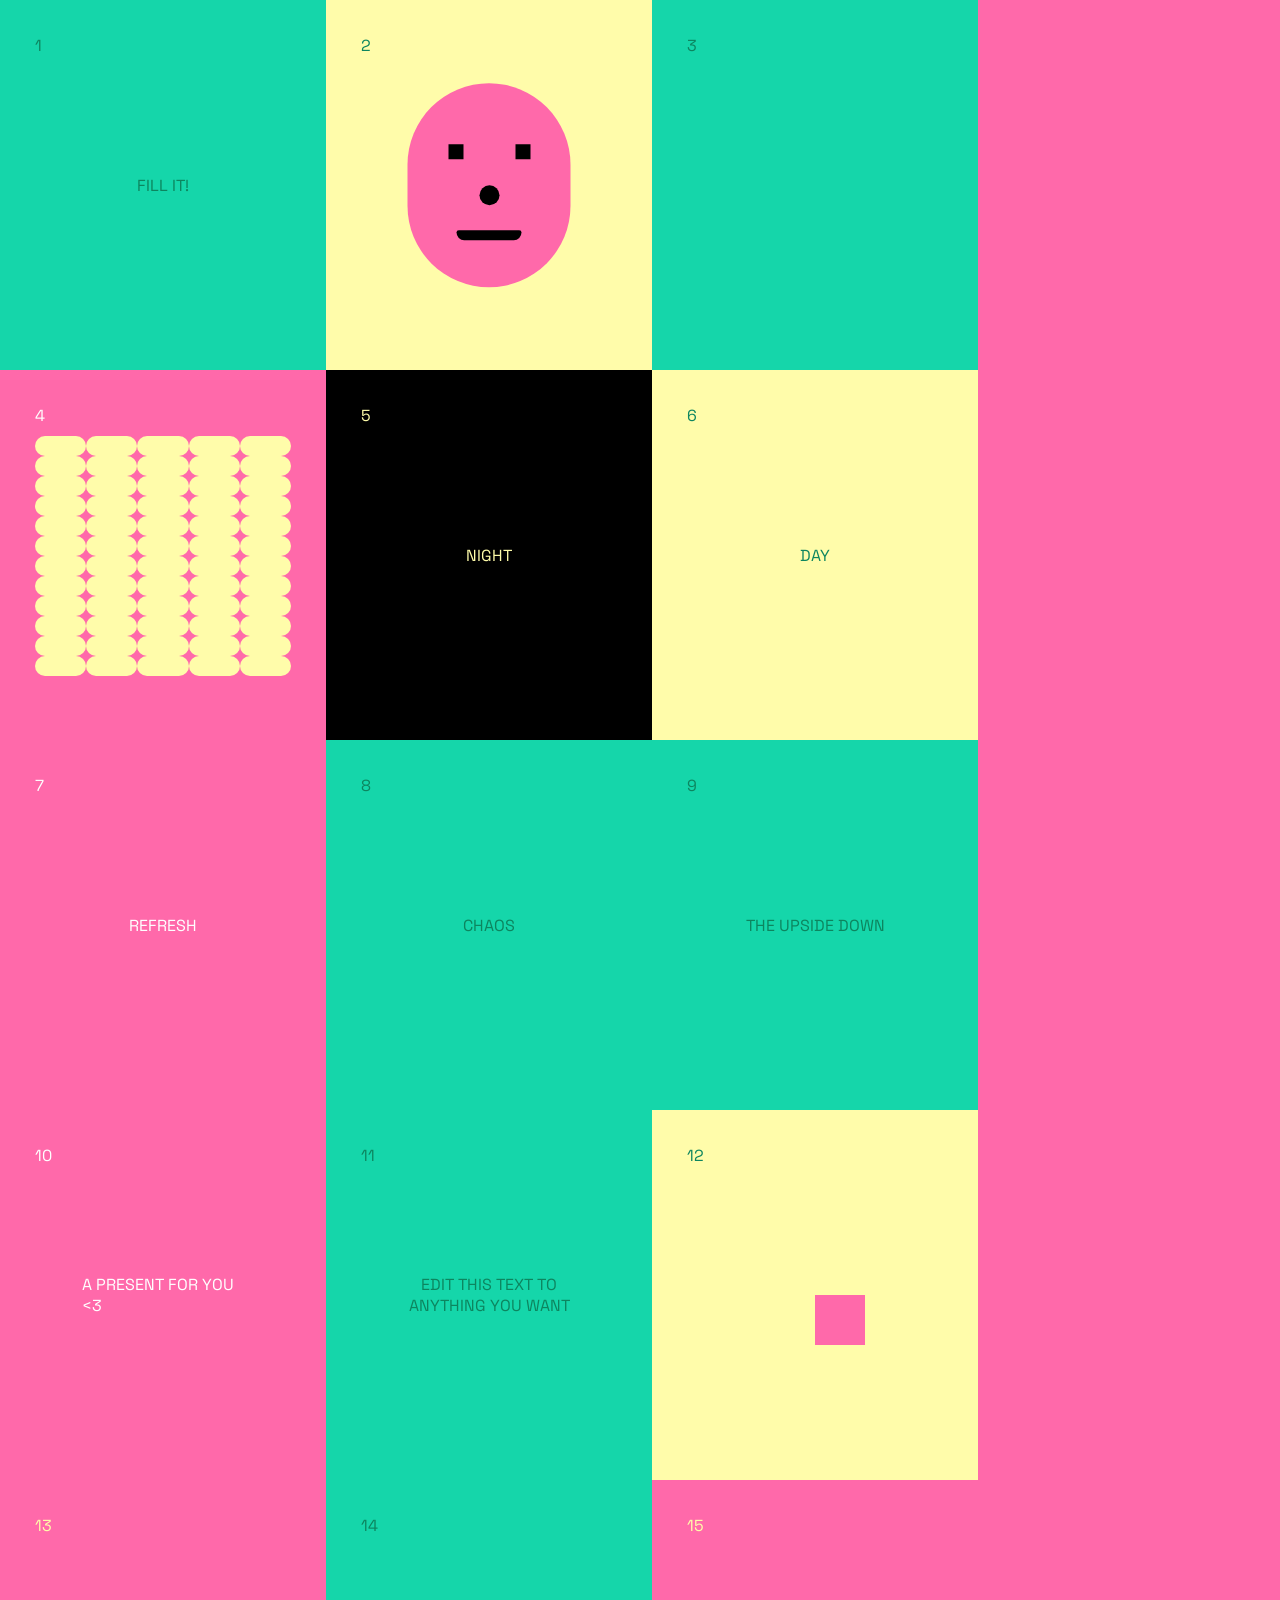
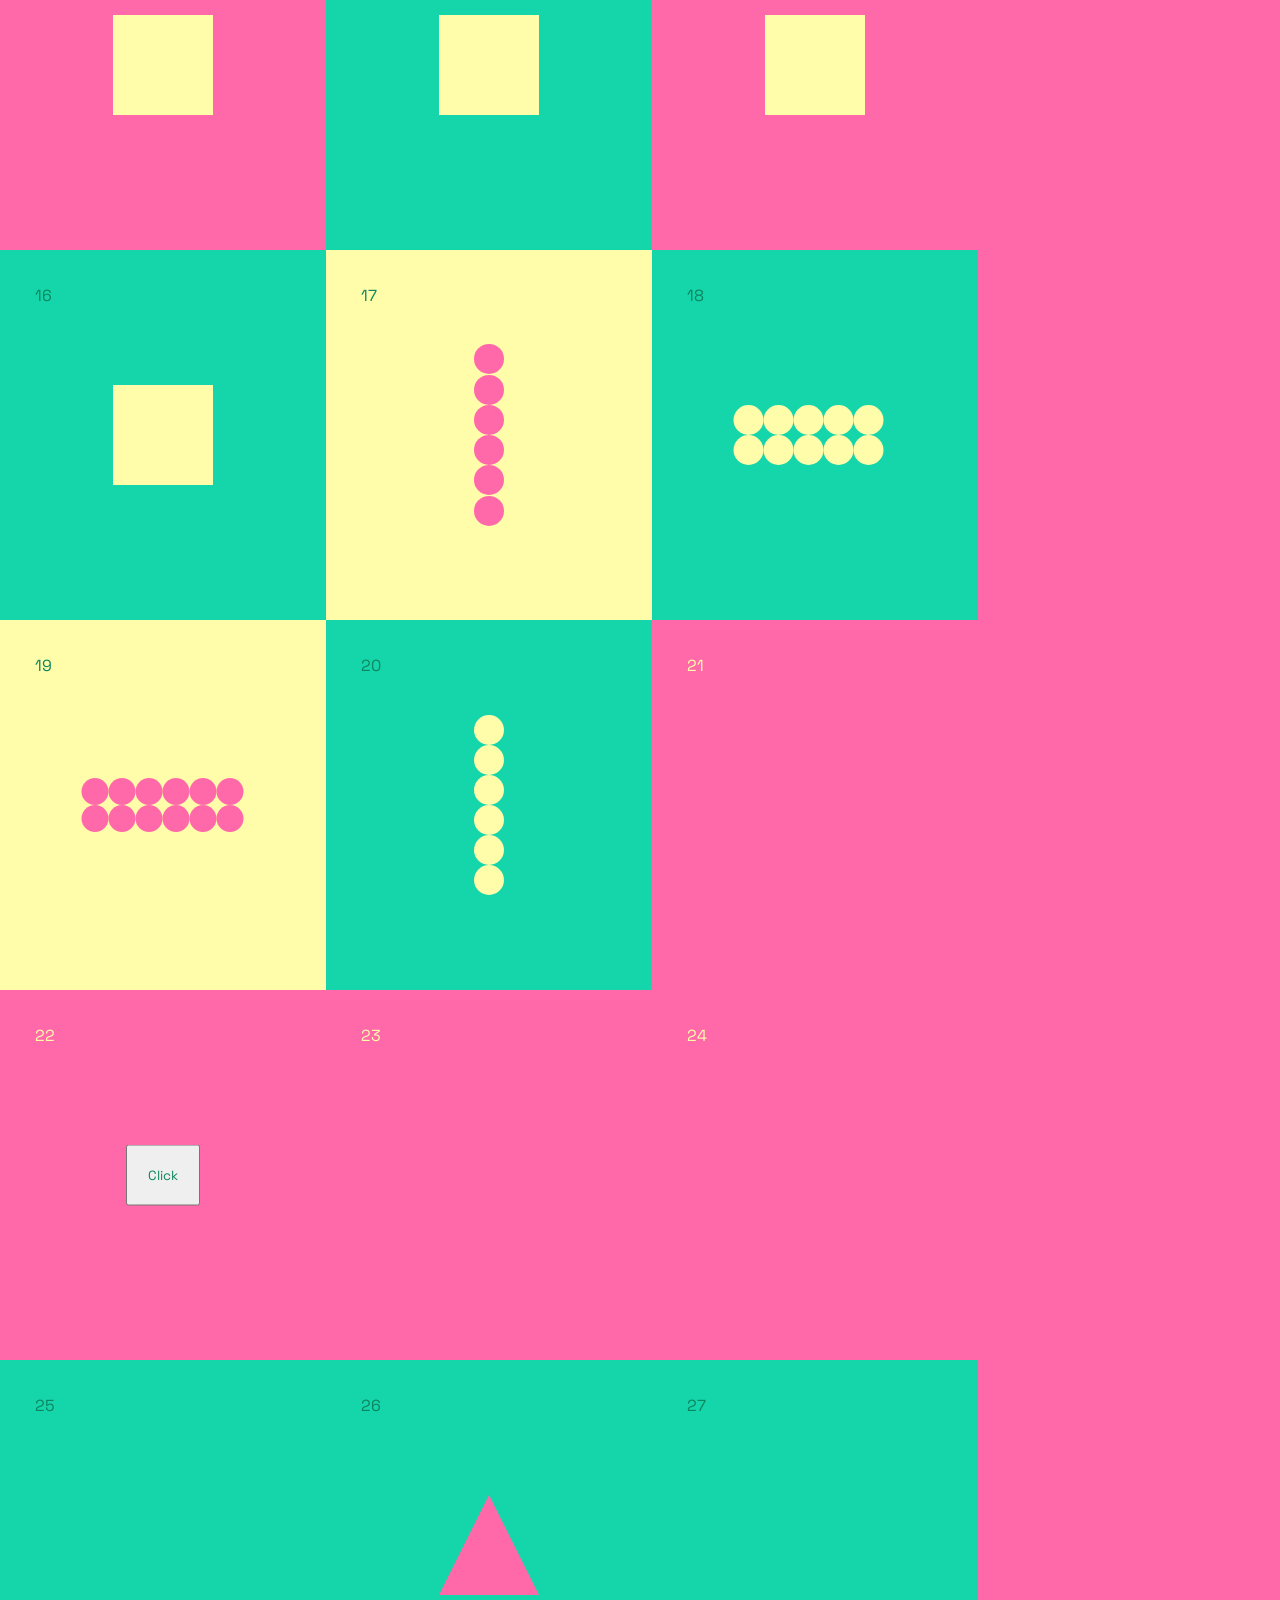
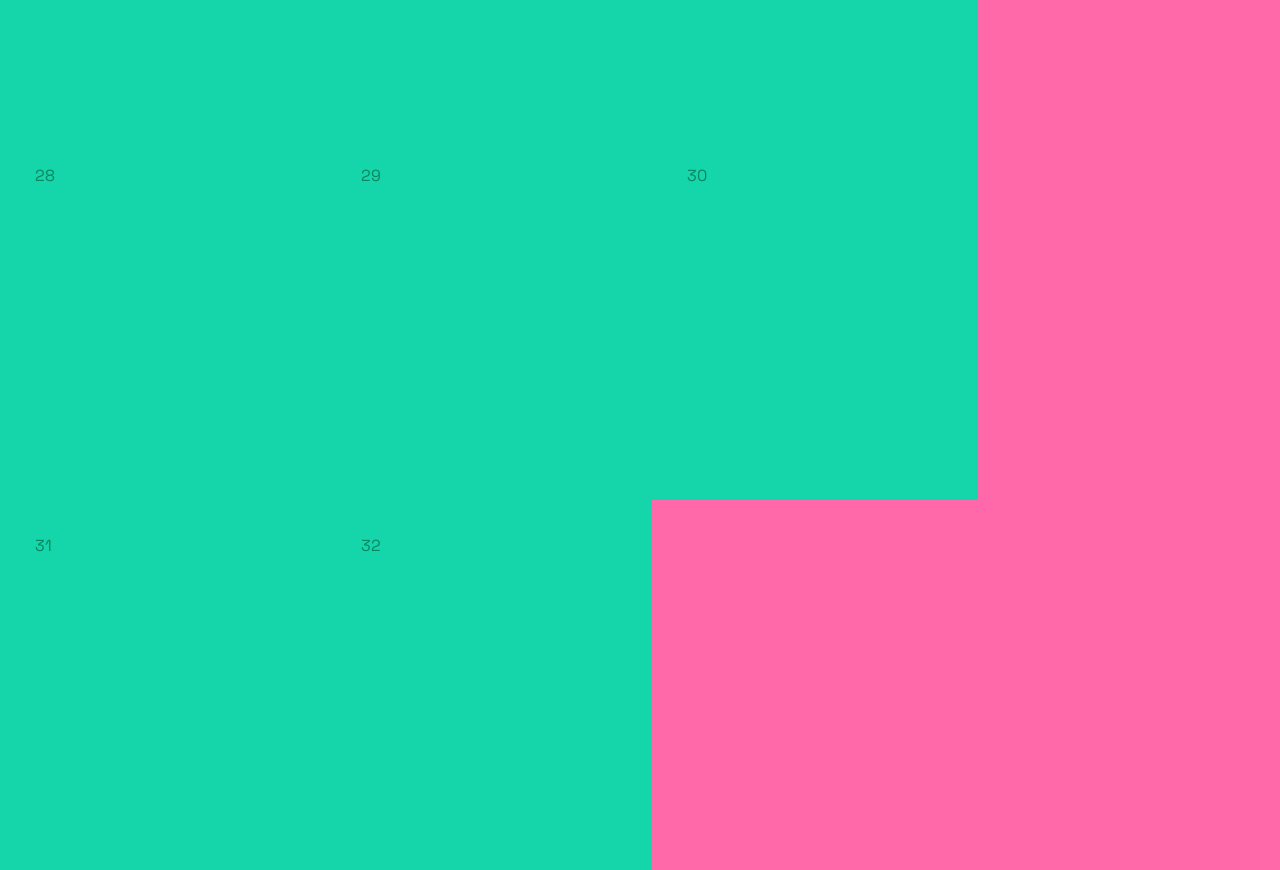
==== index.html @ a978cfd1 "Add files via upload" ====
<!DOCTYPE html>
<html lang="en">
  <head>
    <meta charset="utf-8" />
    <meta name="viewport" content="width=device-width, initial-scale=1" />

    <title>BOXES</title>
    
    <!-- Font Family: Space Grotesk  -->
   <link rel="preconnect" href="https://fonts.googleapis.com">
   <link rel="preconnect" href="https://fonts.gstatic.com" crossorigin>
   <link href="https://fonts.googleapis.com/css2?family=Space+Grotesk:wght@300;400;500;700&display=swap" rel="stylesheet">
    
    <link rel="stylesheet" href="style.css" />

    <script type="text/javascript" src="https://code.jquery.com/jquery-latest.js"></script>
    <script src="script.js" defer></script>
    
  </head>
  
  
  
  <body>
    
    <div class="container">
      <div class="item" id="item1">
        <div class="number">1</div>
        <div class="text"> FILL IT! </div>
      </div>
      
      <div class="item" id="item2">
        <div class="number">2</div>
        <div class="item2shape1"> 
          <div class="mouth"> </div>
          <div class="nose"> </div>
          <div class="eye1"> </div>
          <div class="eye2"> </div>
        </div>
        
        
      </div>
      
      <div class="item" id="item3">
        <div class="number">3</div>
      </div>
      
      <div class="item" id="item4">
        <div class="number">4</div>
          <div class="item4shapes"> 
            <div class="item4shape1"> </div>
            <div class="item4shape1"> </div>
            <div class="item4shape1"> </div>
            <div class="item4shape1"> </div>
            <div class="item4shape1"> </div>
            <div class="item4shape1"> </div>
            <div class="item4shape1"> </div>
            <div class="item4shape1"> </div>
            <div class="item4shape1"> </div>
            <div class="item4shape1"> </div>
            <div class="item4shape1"> </div>
            <div class="item4shape1"> </div>
            <div class="item4shape1"> </div>
            <div class="item4shape1"> </div>
            <div class="item4shape1"> </div>
            <div class="item4shape1"> </div>
            <div class="item4shape1"> </div>
            <div class="item4shape1"> </div>
            <div class="item4shape1"> </div>
            <div class="item4shape1"> </div>
            <div class="item4shape1"> </div>
            <div class="item4shape1"> </div>
            <div class="item4shape1"> </div>
            <div class="item4shape1"> </div>
            <div class="item4shape1"> </div>
            <div class="item4shape1"> </div>
            <div class="item4shape1"> </div>
            <div class="item4shape1"> </div>
            <div class="item4shape1"> </div>
            <div class="item4shape1"> </div>
            <div class="item4shape1"> </div>
            <div class="item4shape1"> </div>
            <div class="item4shape1"> </div>
            <div class="item4shape1"> </div>
            <div class="item4shape1"> </div>
            <div class="item4shape1"> </div>
            <div class="item4shape1"> </div>
            <div class="item4shape1"> </div>
            <div class="item4shape1"> </div>
            <div class="item4shape1"> </div>
            <div class="item4shape1"> </div>
            <div class="item4shape1"> </div>
            <div class="item4shape1"> </div>
            <div class="item4shape1"> </div>
            <div class="item4shape1"> </div>
            <div class="item4shape1"> </div>
            <div class="item4shape1"> </div>
            <div class="item4shape1"> </div>
            <div class="item4shape1"> </div>
            <div class="item4shape1"> </div>
            <div class="item4shape1"> </div>
            <div class="item4shape1"> </div>
            <div class="item4shape1"> </div>
            <div class="item4shape1"> </div>
            <div class="item4shape1"> </div>
            <div class="item4shape1"> </div>
            <div class="item4shape1"> </div>
            <div class="item4shape1"> </div>
            <div class="item4shape1"> </div>
            <div class="item4shape1"> </div>
          </div>
      </div>
      
      <div class="item" id="item5">
        <div class="number">5</div>
        <div class="text2"> NIGHT </div>
      </div>
      
      <div class="item" id="item6">
        <div class="number">6</div>
        <div class="text2"> DAY </div>
      </div>
      
      <div class="item" id="item7">
        <div class="number">7</div>
         <div class="text2"> REFRESH </div>
      </div>
      
       <div class="item" id="item8">
        <div class="number">8</div>
         <div class="text2"> CHAOS </div>
      </div>
      
      <div class="item" id="item9">
        <div class="number">9</div>
        <div class="text"> THE UPSIDE DOWN </div>
      </div>
      
      <div class="item" id="item10">
        <div class="number">10</div>
        <div class="text2"> A PRESENT FOR YOU <3 </div>
           <img
            class="surprise"
            id="present"
            src="https://cdn.glitch.com/1d681a43-6f53-4b6e-8f7a-8f1209135d2d%2Funnamed.png?v=1630900021119"
            alt="surpirseimg"
            title="surprise"/>
      </div>
      
      <div class="item" id="item11">
        <div class="number">11</div>
         <div class="textedit" contentEditable="true"> EDIT THIS TEXT TO ANYTHING YOU WANT </div>
      </div>
      
      <div class="item" id="item12">
        <div class="number">12</div>
        <div class="item12shape1"> 
          <div class="revealtext"> >:(</div>
        </div>
      </div>
      
      <div class="item" id="item13">
        <div class="number">13</div>
        <div class="item13shape1"> </div>
      </div>
      
      <div class="item" id="item14">
        <div class="number">14</div>
        <div class="item14shape1"> </div>
      </div>
      
      <div class="item" id="item15">
        <div class="number">15</div>
        <div class="item15shape1"> </div>
      </div>
      
      <div class="item" id="item16">
        <div class="number">16</div>
        <div class="item16shape1"> </div>
      </div>
      
      <div class="item" id="item17">
        <div class="number">17</div>
        <div class="item17shapes">
          <div class="item17shape1"> </div>
          <div class="item17shape1"> </div>
          <div class="item17shape1"> </div>
          <div class="item17shape1"> </div>
          <div class="item17shape1"> </div>
          <div class="item17shape1"> </div>   
        </div>
      </div>
      
      <div class="item" id="item18">
        <div class="number">18</div>
        <div class="item18shapes">
          <div class="item18shape1"> </div>
          <div class="item18shape1"> </div>
          <div class="item18shape1"> </div>
          <div class="item18shape1"> </div>
          <div class="item18shape1"> </div>
          <div class="item18shape1"> </div>   
          <div class="item18shape1"> </div>
          <div class="item18shape1"> </div>
          <div class="item18shape1"> </div>  
          <div class="item18shape1"> </div>  
        </div>
      </div>
      
      <div class="item" id="item19">
        <div class="number">19</div>
        <div class="item19shapes"> 
          <div class="item19shape1"> </div>
          <div class="item19shape1"> </div>
          <div class="item19shape1"> </div>
          <div class="item19shape1"> </div>
          <div class="item19shape1"> </div>
          <div class="item19shape1"> </div>
          <div class="item19shape1"> </div>
          <div class="item19shape1"> </div>
          <div class="item19shape1"> </div>
          <div class="item19shape1"> </div>
          <div class="item19shape1"> </div>
          <div class="item19shape1"> </div>
        </div>
      </div>
      
      <div class="item" id="item20">
        <div class="number">20</div>
        <div class="item20shapes"> 
          <div class="item20shape1"> </div>
          <div class="item20shape1"> </div>
          <div class="item20shape1"> </div>
          <div class="item20shape1"> </div>
          <div class="item20shape1"> </div>
          <div class="item20shape1"> </div> 
        </div>
      </div>
      
      <div class="item" id="item21">
        <div class="number">21</div>
        
      </div>
      
      <div class="item" id="item22">
        <div class="number">22</div>
        <button onclick="alert('Hello!!!!!')"> Click </button>
      </div>
        
         
      <div class="item" id="item23">
        <div class="number">23</div>
      </div>
        
      <div class="item" id="item24">
          <div class="number">24</div>
      </div>
        
      <div class="item" id="item25">
          <div class="number">25</div>
      </div>
        
      <div class="item" id="item26">
          <div class="number">26</div>
          <div class="item26shape1"> </div>
      </div>
        
      <div class="item" id="item27">
          <div class="number">27</div>
            <div class="item27shape1"> </div>
            <div class="item27shape1"> </div>
            <div class="item27shape1"> </div>
            <div class="item27shape1"> </div>
            <div class="item27shape1"> </div>
            <div class="item27shape1"> </div>
            <div class="item27shape1"> </div>
            <div class="item27shape1"> </div>
            <div class="item27shape1"> </div>
            <div class="item27shape1"> </div>
      </div>
        
      <div class="item" id="item28">
          <div class="number">28</div>
      </div>
        
      <div class="item" id="item29">
          <div class="number">29</div>
      </div>
      
      <div class="item" id="item30">
          <div class="number">30</div>
      </div>
        
      <div class="item" id="item31">
          <div class="number">31</div>
      </div>
        
       <div class="item" id="item32">
          <div class="number">32</div>
      </div>
      
    </div>
  
  </body>
</html>
---- style.css ----
body{
  margin:0;
  padding:0;
  background-color: #FF69AA; 
}

.container{
  display: flex;
  flex-direction: row;
  flex-wrap: wrap; 
  font-family: 'Space Grotesk', sans-serif;
  color: #0D855F;
/*   justify-content: space-between; */
}

.item{
  margin:0;
  width:20%; 
  height: 300px; 
  padding: 35px;
  background-color: #15D6AA; 
  position: relative; 
}

/*  item 1 */

#item1:hover{
  height:0px;
}

#item1{
  transition: width 3s, height 3s, transform 2s; 
}

/*  item 2 */

#item2{
  background-color: #FFFCAA; 
}

.item2shape1{
  width:50%;
  height:55%;
  border-radius: 100px; 
  background-color: #FF69AA; 
  position: absolute;
  top: 50%;
  left: 50%;
  transform: translate(-50%, -50%);
}

/* face */
.mouth{
  position: absolute;
  background-color: black;
  z-index: 1000; 
  width:40%; 
  height:10px; 
  border-radius: 30px 30px 100px 100px;
  top: 72%; 
  left: 30%; 
}

.nose{
  position: absolute;
  background-color: black;
  border-radius:100; 
  width:20px; 
  height:20px; 
  top: 50%; 
  left: 44%; 
  border-radius:100px;
}

.eye1{
  position: absolute;
  background-color: black;
  border-radius:100; 
  width:15px; 
  height:15px; 
  top: 30%; 
  left: 25%; 
}

.eye2{
  position: absolute;
  background-color: black;
  border-radius:100; 
  width:15px; 
  height:15px; 
  top: 30%; 
  left: 66%; 
}

/* item 3  */
#item3:hover{
  width:0px;
  background-color: black;
}

#item3{
  transition: width 2s, background-color 6s, transform 2s; 
}

/* item 4 */

#item4{
  background-color: #FF69AA; 
  color: white;
}

.item4shapes{
  margin-top:10px;
  display: flex;
  flex-direction: row;
  flex-wrap: wrap; 
  justify-content: space-between;
}

.item4shape1{
  width:20%;
  height:20px;
  border-radius: 100px; 
  background-color: #FFFCAA; 
  margin: auto;

}

.item4shape1.onclick{
  width:41px;
  height:41px;
  overflow:hidden;
}

/* items with text - centered */

.text{
  position: absolute;
  top: 50%;
  left: 50%;
 /*  try to understand this more */
  transform: translate(-50%, -50%);
}

.text2{
  position: absolute;
  top: 50%;
  left: 50%;
 /*  try to understand this more */
  transform: translate(-50%, -50%);
}

.text2:hover{
  text-decoration: underline; 
}

/* item 5 */

#item5{
  background-color:black; 
  color: #FFFCAA; 
}

/* making the cursor into a star */
#item5:hover{
/*   Icons made by <a href="https://www.flaticon.com/authors/pixel-perfect" title="Pixel perfect">Pixel perfect</a> from <a href="https://www.flaticon.com/" title="Flaticon">www.flaticon.com</a></div> */
  cursor: url("https://cdn.glitch.com/1d681a43-6f53-4b6e-8f7a-8f1209135d2d%2Fstar.png?v=1630882755580"), auto;
}

/* item 6 */
#item6{
  background-color: #FFFCAA; 
  color: #0D855F;
}

/* making the cursor into a sun */
#item6:hover{
/*   Icons made by <a href="https://www.freepik.com" title="Freepik">Freepik</a> from <a href="https://www.flaticon.com/" title="Flaticon">www.flaticon.com</a> */
    cursor: url("https://cdn.glitch.com/1d681a43-6f53-4b6e-8f7a-8f1209135d2d%2Fsun%20(2).png?v=1630882931422"), auto;
}

/* item 7 */
#item7{
  background-color:#FF69AA;
  color:white;
}

#item7:hover{
    cursor: wait;
}

/* item 8  */
.item.chaos{
  transform: skew(17deg, 17deg);
}

#item8:hover{
  background-color:red;
  color:white;
}

/* item 9 */
/* when you hover over item 9 rotating it and making the colors flash and change through animation  */

#item9:hover{
  transform: rotate(180deg);
  transition: transform 3s; 
}

#item9:hover{
                /* NAME | TIME | ITERATION */
		animation: blinkingUpsidedown 1s infinite;
	}

@keyframes blinkingUpsidedown {
/* adding keyframes for animation    */
  0% {
    background-color: black;
    color: white; 
  } 
  50% {
    background-color: white;
    color:black;
  }
  100% {
    background-color: red;
    color:white;
  }
  
}

/* item 10 */

#item10{
  background-color: #FF69AA; 
  color: white; 
}

#present{
  display:none;
  position: absolute; 
  width:70%;
  top:30%;
  left: 15%;
  opacity:100%;
}

#present.hide{
  display:none;
}

/* item 11 */
.textedit{
  position: absolute;
  width:50%;
  top: 50%;
  left: 50%;
 /*  try to understand this more */
  transform: translate(-50%, -50%);
  text-align: center; 
}

/* item 12 */

#item12{
  background-color: #FFFCAA; 
  color: #0D855F;
}

.revealtext{
   display:none; 
}

.revealtext.display{
  color:#FFFCAA; 
  display:inline-block; 
  text-align: center; 
  position: absolute;
  top: 50%;
  left: 50%;
 /*  try to understand this more */
  transform: translate(-50%, -50%);
}

.item12shape1{
  position: absolute; 
  top: 50%;
  left: 50%;
  background-color: #FF69AA;   
  width:50px;
  height:50px; 
}


/* item 13 */
#item13{
  background-color: #FF69AA;   
  color:#FFFCAA;  
}

.item13shape1{
  position: absolute; 
  top: 50%;
  left: 50%;
  background-color:#FFFCAA; 
  width:100px;
  height:100px; 
  transform: translate(-50%, -50%);
}

/* when hovering make shape cover whole square  */
.item13shape1:hover{
  width:100%;
  height:100%; 
  transition: width 1s, height 1s; 
}

/* item 14 */

#item14:hover{
  color:#FFFCAA;  
}

.item14shape1{
  width:100px;
  height: 100px; 
  background-color: #FFFCAA;  
  border-radius: 0px; 
  position: absolute; 
  top: 50%;
  left: 50%;
  transform: translate(-50%, -50%);
}

/* item 15 */

#item15{
 background-color: #FF69AA;   
 color:#FFFCAA;  
}

.item15shape1{
  width:100px;
  height: 100px; 
  background-color: #FFFCAA;  
  border-radius: 1000; 
  position: absolute; 
  top: 50%;
  left: 50%;
  transform: translate(-50%, -50%);
}

.item15shape1:hover{
  transform: rotate(120deg);
  transition:  transform 2s; 
  
}

/* item 16 */

.item16shape1{
  width:100px;
  height: 100px; 
  background-color: #FFFCAA;  
  border-radius: 0px; 
  position: absolute; 
  top: 50%;
  left: 50%;
  transform: translate(-50%, -50%);
}

/* item 17 */

#item17{
    background-color: #FFFCAA;  
}

.item17shapes{
  position: absolute; 
  top: 50%;
  left: 50%;
  transform: translate(-50%, -50%);
}

.item17shape1{
  display: flex;
  flex-direction: row;
  flex-wrap: wrap; 
  width:30px;
  height: 30px; 
  background-color: #FF69AA;   
  border-radius: 1000px; 
  margin:1%;
}

/* item 18 */

.item18shapes{
  position: absolute; 
  top: 50%;
  left: 50%;
  transform: translate(-50%, -50%);
  display: flex;
  flex-direction: row;
  flex-wrap: wrap; 
}

.item18shapes.onclick{
  z-index: 10000;
  position: absolute; 
  top: 50%;
  left: 50%;
  transform: translate(-50%, -50%);
  flex-wrap:nowrap; 
  flex-direction: column;
  transform: rotate(183deg);
  transition: transform 3s; 
}

.item18shape1{
  width:30px;
  height: 30px; 
  background-color: #FFFCAA;  
  border-radius: 1000px; 

}

/* item 19 */

#item19{
  background-color: #FFFCAA;  
}

.item19shapes{
  position: absolute; 
  top: 50%;
  left: 50%;
  transform: translate(-50%, -50%);
  display: flex;
  flex-direction: row;
  flex-wrap: wrap; 
}

.item19shapes.onclick{
  top:  0%;
  left: 0%;
  transition: top 2s, left 2s; 
}

.item19shape1{
  width:27px;
  height: 27px; 
  background-color: #FF69AA;   
  border-radius: 1000px; 
}

/* item 20 */

.item20shapes{
  position: absolute; 
  top: 50%;
  left: 50%;
  transform: translate(-50%, -50%);
}

.item20shape1{
  display: flex;
  flex-direction: row;
  flex-wrap: wrap; 
  width:30px;
  height: 30px; 
  background-color: #FFFCAA;  
  border-radius: 1000px; 
}

.item20shape1.onclick{
  margin:50px; 
  transition: margin 2s;
}


/* item 21 */
#item21:hover{
  cursor: help;
}

#item21{
  background-color: #FF69AA; 
  color: #FFFCAA;  
}
/* item 22 */

#item22{
  background-color: #FF69AA; 
  color: #FFFCAA;  
}

button{
  padding: 20px; 
  font-family: 'Space Grotesk', sans-serif;
  color: #0D855F;
  position: absolute; 
  top: 50%;
  left: 50%;
  transform: translate(-50%, -50%);
}

button:hover{
  color: #FF69AA; 
}

/* item 23 */
#item23{
  background-color: #FF69AA;   
  color: #FFFCAA;  
}

/* item 24 */
#item24{
  background-color: #FF69AA;   
  color: #FFFCAA;  
}

/* item 26 */
.item26shape1{
  width: 0; 
  height: 0; 
  border-left: 50px solid transparent;
  border-right: 50px solid transparent;
  border-bottom: 100px solid #FF69AA;  
  position: absolute; 
  top: 50%;
  left: 50%;
  transform: translate(-50%, -50%);
}
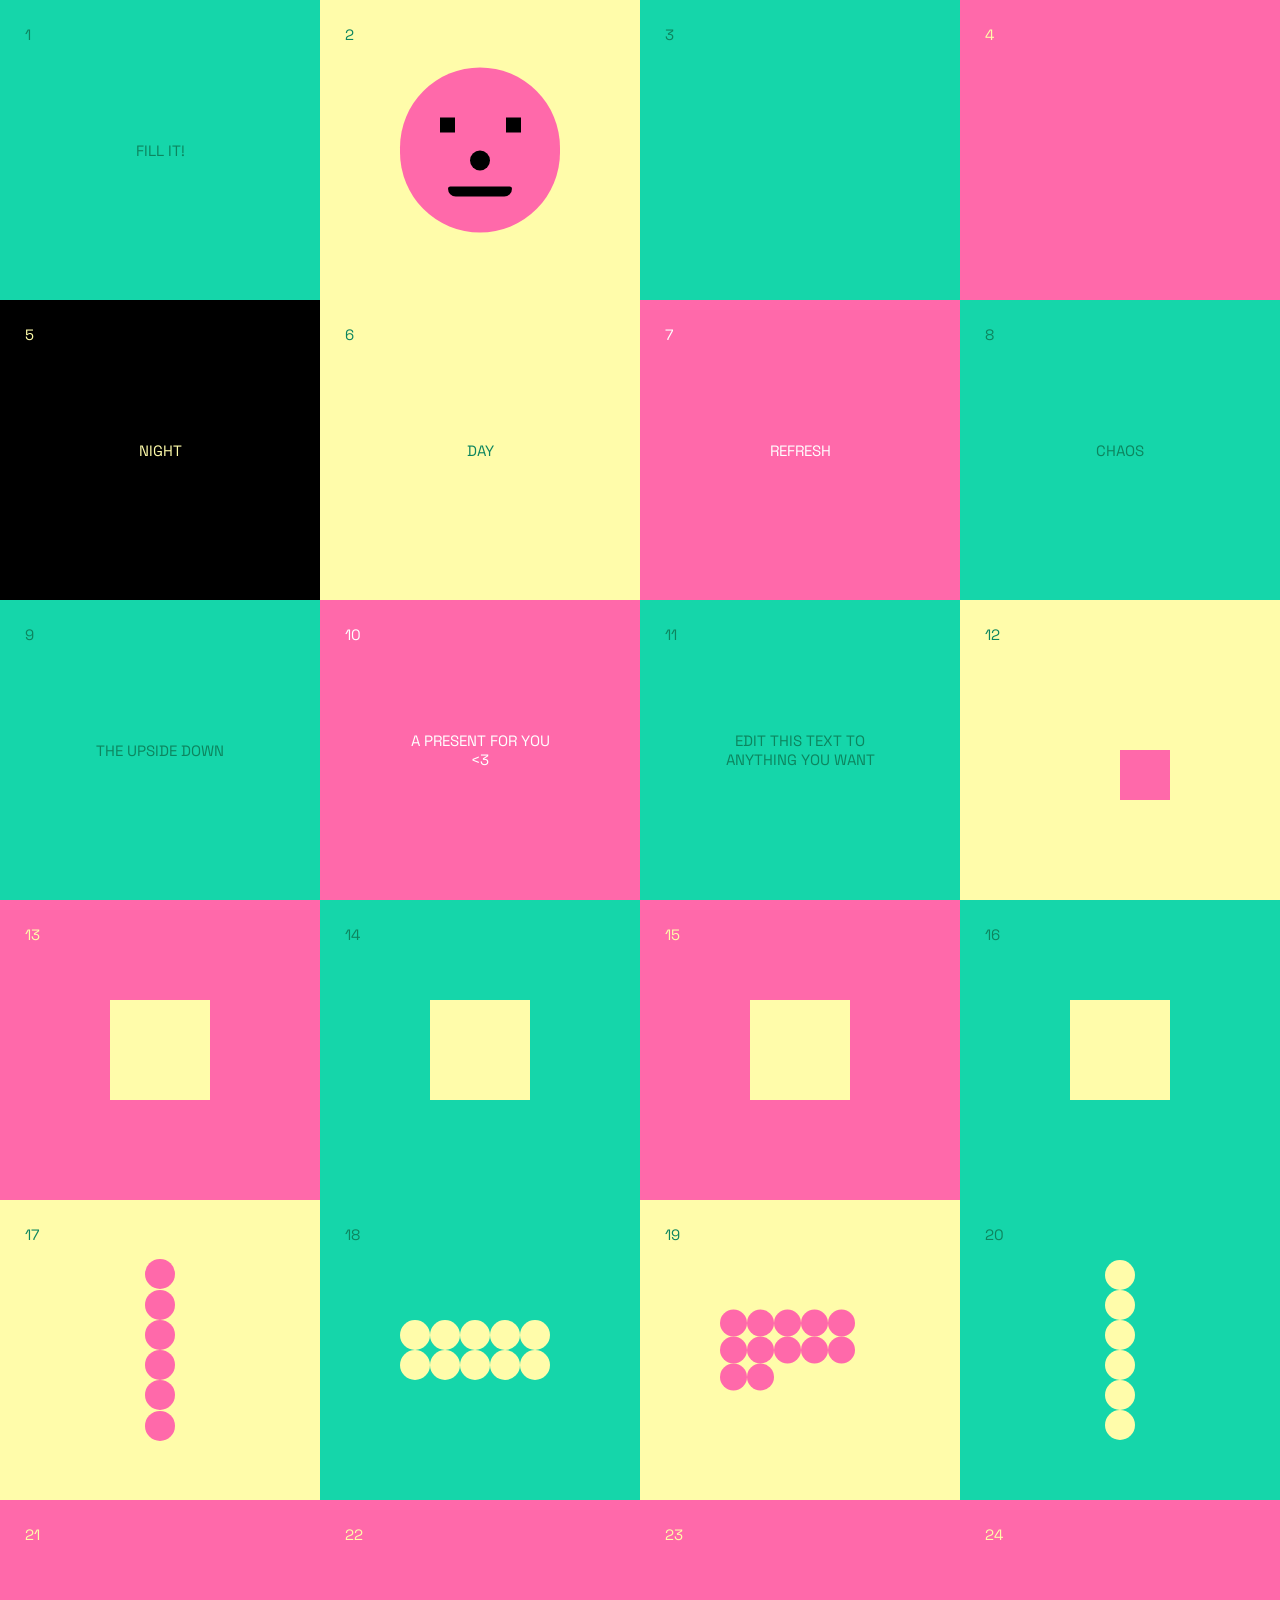
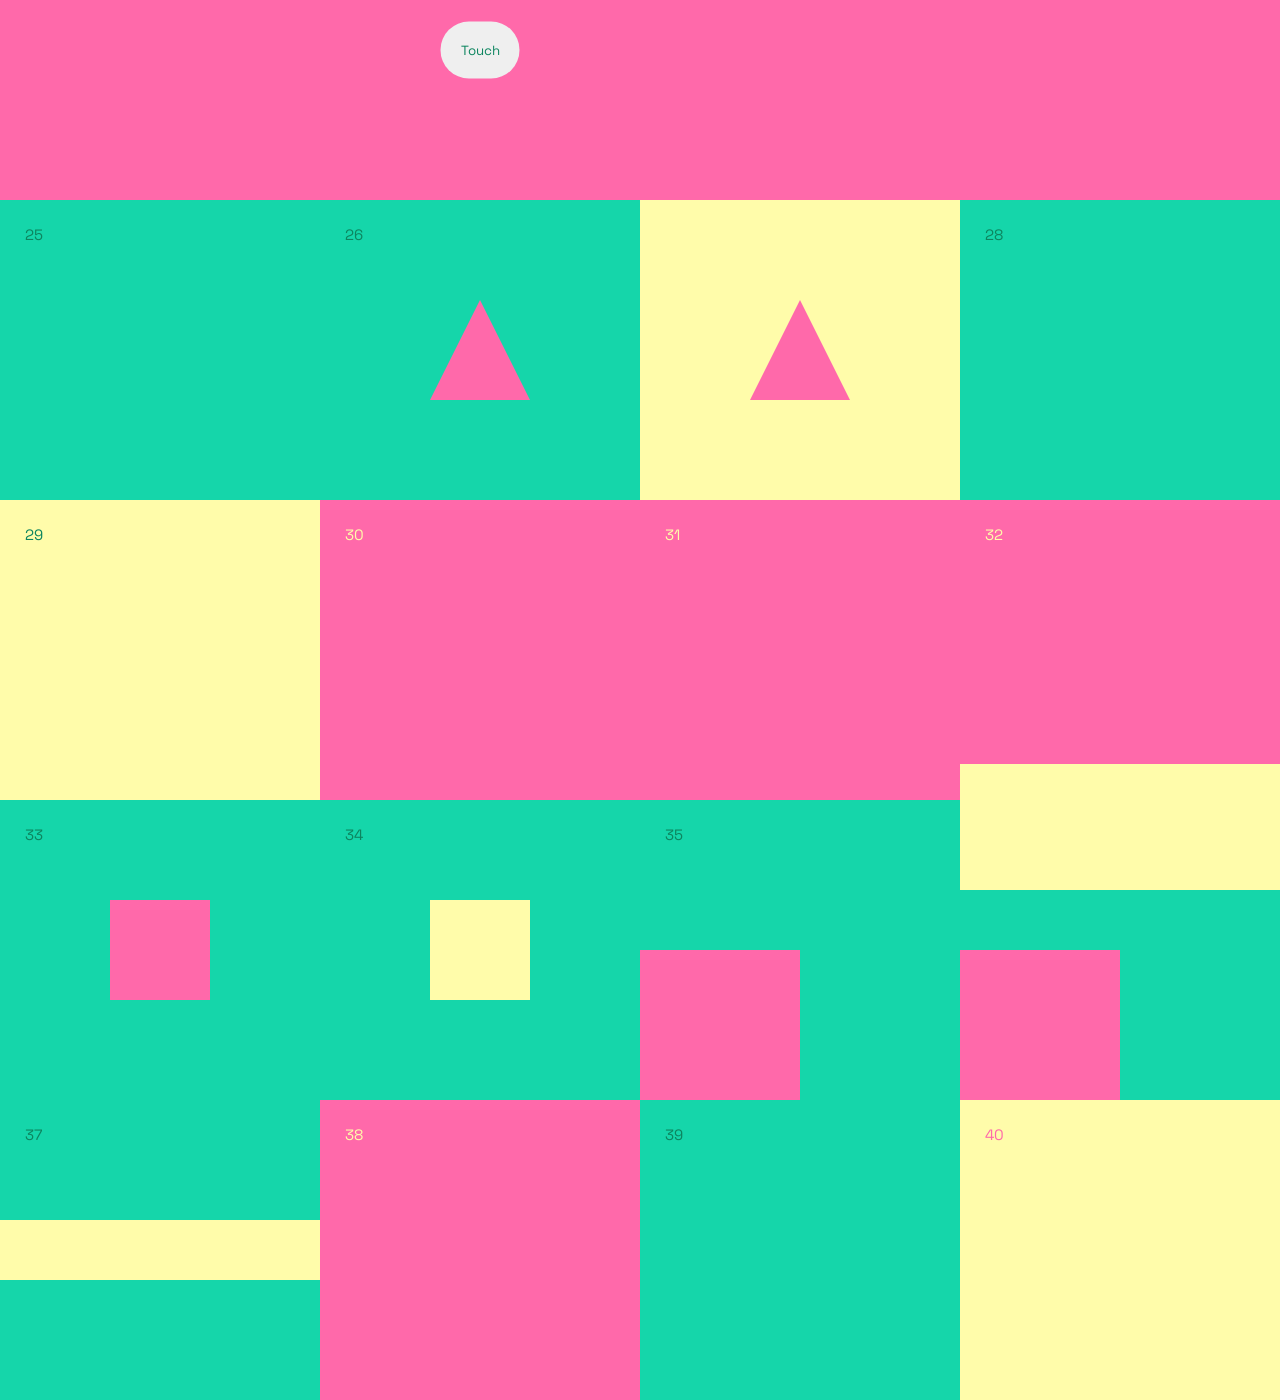
==== commit 8117e917: "Add files via upload" ====
--- a/index.html
+++ b/index.html
@@ -11,10 +11,10 @@
    <link rel="preconnect" href="https://fonts.gstatic.com" crossorigin>
    <link href="https://fonts.googleapis.com/css2?family=Space+Grotesk:wght@300;400;500;700&display=swap" rel="stylesheet">
     
-    <link rel="stylesheet" href="style.css" />
+    <link rel="stylesheet" href="/style.css" />
 
     <script type="text/javascript" src="https://code.jquery.com/jquery-latest.js"></script>
-    <script src="script.js" defer></script>
+    <script src="/script.js" defer></script>
     
   </head>
   
@@ -40,12 +40,18 @@
         
       </div>
       
-      <div class="item" id="item3">
+       <div class="item" id="item3">
         <div class="number">3</div>
       </div>
+      
       
       <div class="item" id="item4">
         <div class="number">4</div>
+        
+      </div>
+      
+<!--       <div class="item" id="item4">
+        <div class="number">4</div>
           <div class="item4shapes"> 
             <div class="item4shape1"> </div>
             <div class="item4shape1"> </div>
@@ -102,13 +108,10 @@
             <div class="item4shape1"> </div>
             <div class="item4shape1"> </div>
             <div class="item4shape1"> </div>
-            <div class="item4shape1"> </div>
-            <div class="item4shape1"> </div>
-            <div class="item4shape1"> </div>
-            <div class="item4shape1"> </div>
-            <div class="item4shape1"> </div>
+           
+            
           </div>
-      </div>
+      </div> -->
       
       <div class="item" id="item5">
         <div class="number">5</div>
@@ -120,6 +123,7 @@
         <div class="text2"> DAY </div>
       </div>
       
+   
       <div class="item" id="item7">
         <div class="number">7</div>
          <div class="text2"> REFRESH </div>
@@ -201,8 +205,8 @@
           <div class="item18shape1"> </div>   
           <div class="item18shape1"> </div>
           <div class="item18shape1"> </div>
-          <div class="item18shape1"> </div>  
-          <div class="item18shape1"> </div>  
+          <div class="item18shape1"> </div>
+          <div class="item18shape1"> </div>
         </div>
       </div>
       
@@ -238,12 +242,12 @@
       
       <div class="item" id="item21">
         <div class="number">21</div>
-        
+         <div class="mark">? </div>
       </div>
       
       <div class="item" id="item22">
         <div class="number">22</div>
-        <button onclick="alert('Hello!!!!!')"> Click </button>
+        <button onclick="alert('┏(‘▀_▀’)ノ♬♪')"> Touch </button>
       </div>
         
          
@@ -266,16 +270,9 @@
         
       <div class="item" id="item27">
           <div class="number">27</div>
+           <div class="item27shape2"> </div>
             <div class="item27shape1"> </div>
-            <div class="item27shape1"> </div>
-            <div class="item27shape1"> </div>
-            <div class="item27shape1"> </div>
-            <div class="item27shape1"> </div>
-            <div class="item27shape1"> </div>
-            <div class="item27shape1"> </div>
-            <div class="item27shape1"> </div>
-            <div class="item27shape1"> </div>
-            <div class="item27shape1"> </div>
+      
       </div>
         
       <div class="item" id="item28">
@@ -296,7 +293,77 @@
         
        <div class="item" id="item32">
           <div class="number">32</div>
-      </div>
+          <div class="item32shape1"> </div>
+      </div>
+        
+      <div class="item" id="item33">
+        <div class="number">33</div>
+        <div class="item33shape1"> </div>
+        
+      </div>
+      
+       <div class="item" id="item34">
+        <div class="number">34</div>
+          <div class="item34shape1"> </div>
+      </div>
+      
+       <div class="item" id="item35">
+        <div class="number">35</div>
+         <div class="item35shape1"> </div>
+         <div class="item35shape1"> </div>
+         <div class="item35shape1"> </div>
+         <div class="item35shape1"> </div>
+         <div class="item35shape1"> </div>
+         <div class="item35shape1"> </div>
+         
+      </div>
+        
+       <div class="item" id="item36">
+        <div class="number">36</div>
+          <div class="item36shape1"> </div>
+          <div class="item36shape2"> </div>
+      </div>
+        
+      <div class="item" id="item37">
+        <div class="number">37</div>
+             <div class="item37shape1"> </div>
+      </div>
+        
+       <div class="item" id="item38">
+        <div class="number">38</div>
+             <div class="item38shape1"> </div>
+      </div>
+        
+      <div class="item" id="item39">
+        <div class="number">39</div>
+      </div>
+        
+      <div class="item" id="item40">
+        <div class="number">40</div>
+      </div>
+        
+        
+        
+<!--         
+      <div class="item" id="item37">
+        <div class="number">37</div>
+            <div id="div1"></div><br>
+            <div id="div2"></div><br>
+            <div id="div3"></div><br>
+              
+      </div>
+        
+      <div class="item" id="item38">
+        <div class="number">38</div>
+      </div>
+      
+      <div class="item" id="item39">
+        <div class="number">39</div>
+      </div>
+        
+      <div class="item" id="item40">
+        <div class="number">40</div>
+      </div> -->
       
     </div>
   
--- a/style.css
+++ b/style.css
@@ -10,16 +10,21 @@
   flex-wrap: wrap; 
   font-family: 'Space Grotesk', sans-serif;
   color: #0D855F;
-/*   justify-content: space-between; */
+  width:100%;
+  margin:auto;
+  justify-content:center;
+  font-size: 15px; 
 }
 
 .item{
-  margin:0;
-  width:20%; 
+  width:25%; 
   height: 300px; 
-  padding: 35px;
   background-color: #15D6AA; 
   position: relative; 
+}
+
+.number{
+  padding: 25px;
 }
 
 /*  item 1 */
@@ -94,17 +99,21 @@
 
 /* item 3  */
 #item3:hover{
-  width:0px;
   background-color: black;
 }
 
 #item3{
-  transition: width 2s, background-color 6s, transform 2s; 
+  transition: background-color 6s; 
+}
+
+#item4{
+  background-color: #FF69AA; 
+  color: #FFFCAA; 
 }
 
 /* item 4 */
 
-#item4{
+/* #item4{
   background-color: #FF69AA; 
   color: white;
 }
@@ -114,7 +123,7 @@
   display: flex;
   flex-direction: row;
   flex-wrap: wrap; 
-  justify-content: space-between;
+  justify-content: space-evenly;
 }
 
 .item4shape1{
@@ -123,14 +132,12 @@
   border-radius: 100px; 
   background-color: #FFFCAA; 
   margin: auto;
-
 }
 
 .item4shape1.onclick{
   width:41px;
   height:41px;
-  overflow:hidden;
-}
+} */
 
 /* items with text - centered */
 
@@ -191,7 +198,9 @@
 
 /* item 8  */
 .item.chaos{
-  transform: skew(17deg, 17deg);
+  transform: skew(17deg, 40deg);
+/*   transform: rotate(360deg); */
+  transition: transform 2s; 
 }
 
 #item8:hover{
@@ -240,13 +249,17 @@
   display:none;
   position: absolute; 
   width:70%;
-  top:30%;
+  top:20%;
   left: 15%;
   opacity:100%;
 }
 
 #present.hide{
   display:none;
+}
+
+.text2{
+  text-align:center;
 }
 
 /* item 11 */
@@ -317,10 +330,6 @@
 
 /* item 14 */
 
-#item14:hover{
-  color:#FFFCAA;  
-}
-
 .item14shape1{
   width:100px;
   height: 100px; 
@@ -350,11 +359,6 @@
   transform: translate(-50%, -50%);
 }
 
-.item15shape1:hover{
-  transform: rotate(120deg);
-  transition:  transform 2s; 
-  
-}
 
 /* item 16 */
 
@@ -461,6 +465,8 @@
   top: 50%;
   left: 50%;
   transform: translate(-50%, -50%);
+   z-index: 10000;
+  
 }
 
 .item20shape1{
@@ -488,6 +494,24 @@
   background-color: #FF69AA; 
   color: #FFFCAA;  
 }
+
+
+.mark{
+  opacity:0%; 
+  font-family: 'Space Grotesk', sans-serif;
+  color: white;
+  font-size: 150px; 
+  position: absolute; 
+  top: 50%;
+  left: 50%;
+  transform: translate(-50%, -50%);
+}
+
+.mark:hover{
+  opacity: 100%; 
+}
+
+
 /* item 22 */
 
 #item22{
@@ -503,6 +527,8 @@
   top: 50%;
   left: 50%;
   transform: translate(-50%, -50%);
+  border-radius: 50px; 
+  border:0; 
 }
 
 button:hover{
@@ -517,6 +543,12 @@
 
 /* item 24 */
 #item24{
+  background-color: #FF69AA;   
+  color: #FFFCAA;  
+}
+
+/* item25 */
+#item25:hover{
   background-color: #FF69AA;   
   color: #FFFCAA;  
 }
@@ -534,3 +566,193 @@
   transform: translate(-50%, -50%);
 }
 
+.item26shape1.rotate{
+  transform: skew(-0.20turn, 18deg);
+  position: absolute; 
+  z-index: 1000; 
+}
+
+
+
+/* item 27 */
+.item27shape1{
+  width: 0; 
+  height: 0; 
+  border-left: 50px solid transparent;
+  border-right: 50px solid transparent;
+  border-bottom: 100px solid #FF69AA;  
+  position: absolute; 
+  top: 50%;
+  left: 50%;
+  transform: translate(-50%, -50%);
+  
+}
+
+.item27shape1.rotate{
+  transform: rotate(60deg);
+  position: absolute; 
+  z-index: 1000; 
+  transition: transform 3s; 
+}
+
+.item27shape2{
+  width: 100%; 
+  height: 100%; 
+  position: absolute; 
+  top: 50%;
+  left: 50%;
+  transform: translate(-50%, -50%);
+  background-color: #FFFCAA;  
+}
+
+/* item28 */
+
+#item28:hover{
+  background-color: #FFFCAA;  
+  color: #FF69AA;   
+}
+
+/* item28 */
+#item29{
+   background-color: #FFFCAA;  
+}
+
+/* item30 */
+
+#item30{
+     background-color: #FF69AA;  
+  color: #FFFCAA; 
+}
+
+.item30shape1{
+  width: 100%; 
+  height: 100%; 
+}
+
+#item31{
+  background-color: #FF69AA;  
+ color: #FFFCAA; 
+}
+
+#item32{
+   background-color: #FF69AA;  
+  color: #FFFCAA; 
+  position: relative; 
+}
+
+.item32shape1{
+  background-color: #FFFCAA; 
+  width:100%; 
+  height: 12%;
+  position: absolute; 
+  bottom: 0%;
+}
+
+.item33shape1{
+  background-color: #FF69AA;  
+  width:100px; 
+  height: 100px;
+  position: absolute; 
+  top: 50%;
+  left: 50%;
+  transform: translate(-50%, -50%);
+}
+
+.item34shape1{
+  background-color: #FFFCAA; 
+  width:100px; 
+  height: 100px;
+  position: absolute; 
+  top: 50%;
+  left: 50%;
+  transform: translate(-50%, -50%);
+}
+
+
+.item35shape1{
+  background-color: #FF69AA;  
+  width:50%; 
+  height: 50%;
+  position: absolute; 
+  bottom: 0%;
+}
+
+
+.item36shape1{
+  background-color: #FFFCAA; 
+  width:100%; 
+  height: 30%;
+  position: absolute; 
+  top: 0%;
+}
+
+.item36shape2{
+  background-color: #FF69AA;  
+  width:50%; 
+  height: 50%;
+  position: absolute; 
+  bottom: 0%;
+}
+
+.item37shape1{
+  background-color: #FFFCAA; 
+  width:100%; 
+  height: 20%;
+  position: absolute; 
+  top: 50%;
+  left: 50%;
+  transform: translate(-50%, -50%);
+}
+
+.item37shape1.skew37{
+   transform: skew(300deg, 17deg);
+  transition: transform 2s; 
+  position:absolute;
+  z-index:100000;
+}
+
+
+#item38:hover{
+  transition: filter 2s, background-color 3s; 
+  filter: blur(3px);
+  background-color: #FFFCAA; 
+}
+
+#item38{
+   background-color: #FF69AA; 
+  color: #FFFCAA; 
+}
+
+.item.rotate39{
+  transform: rotateX(360deg);
+  transition: transform 2s;
+}
+
+.item.borderchange{
+  border-radius: 10000px;
+  transition: border-radius 7s;
+}
+
+#item40{
+  background-color: #FFFCAA; 
+  color: #FF69AA; 
+}
+
+
+/* 
+#div1{
+    background-color: #FFFCAA; 
+    width: 30px; 
+}
+
+#div2{
+    background-color: #FF69AA;  
+    width: 30px; 
+}
+
+#div3{
+  background-color: white; 
+   width: 30px; 
+}
+
+ */
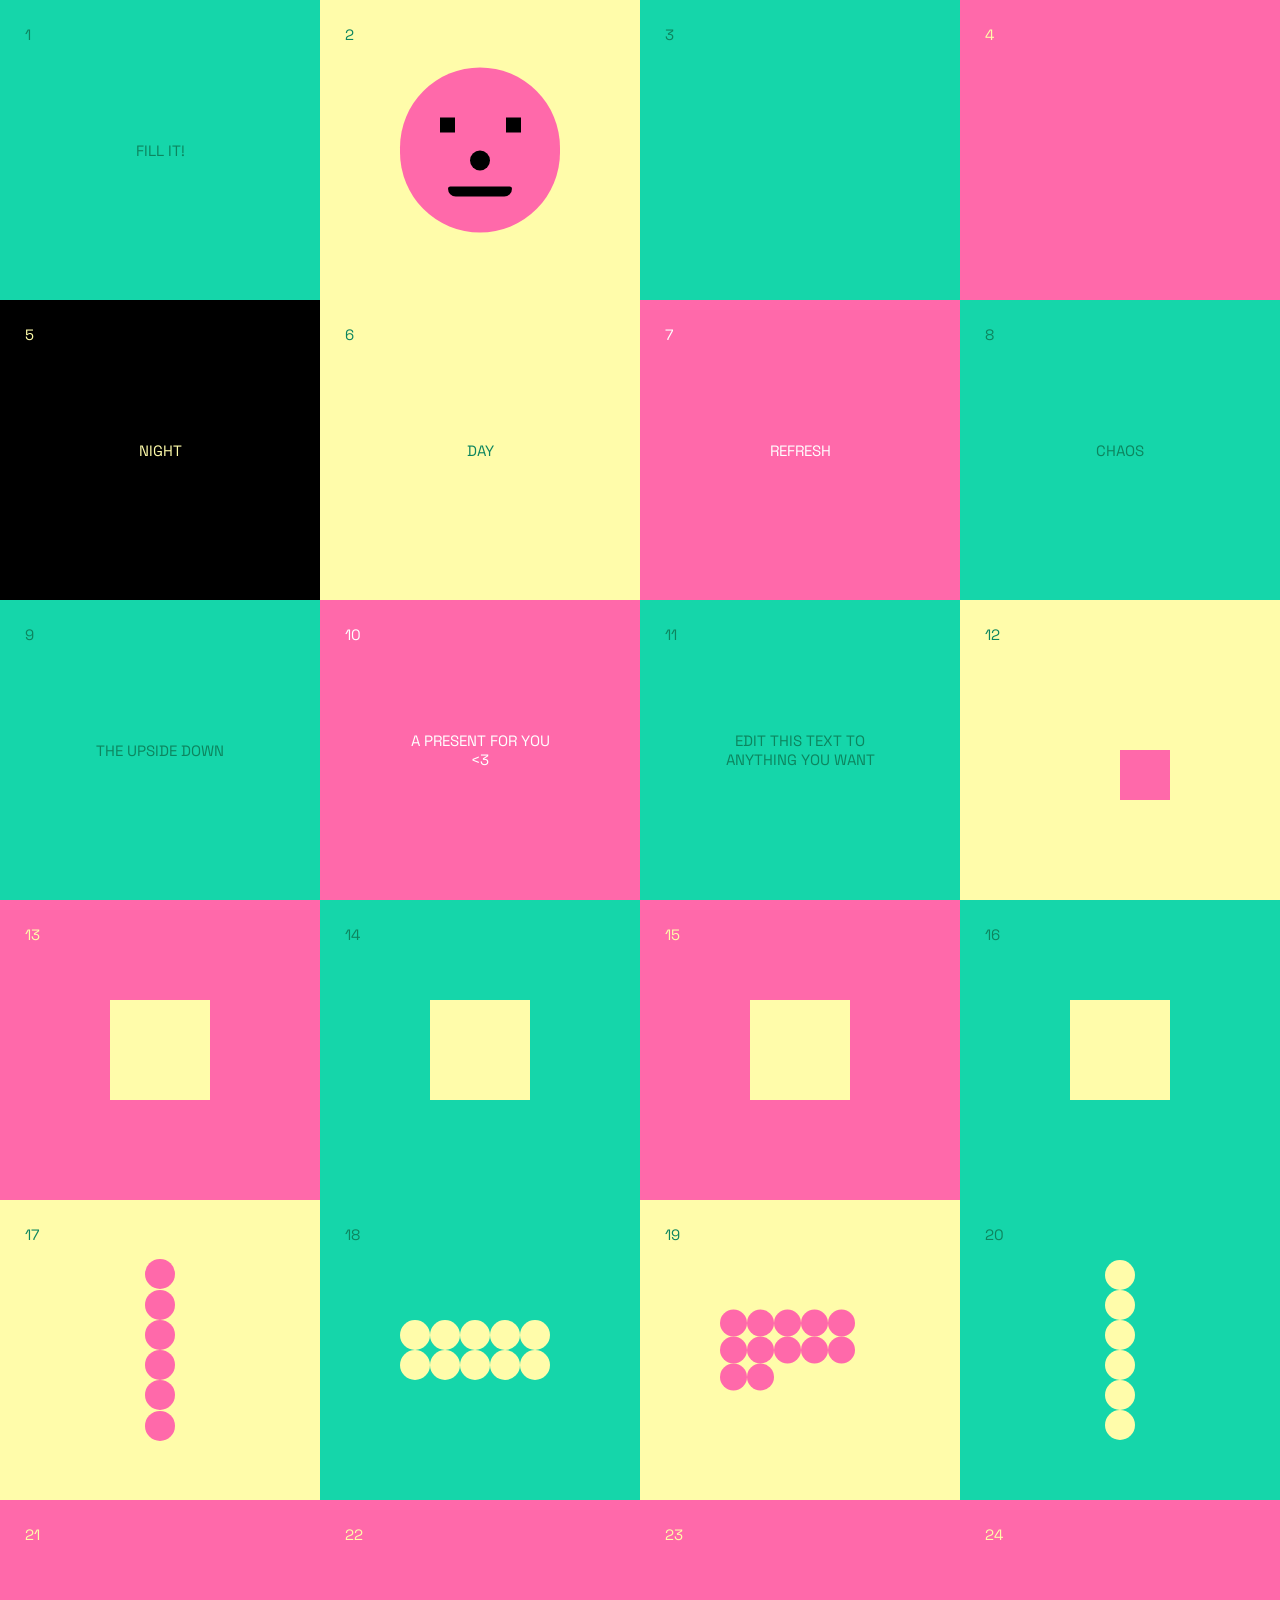
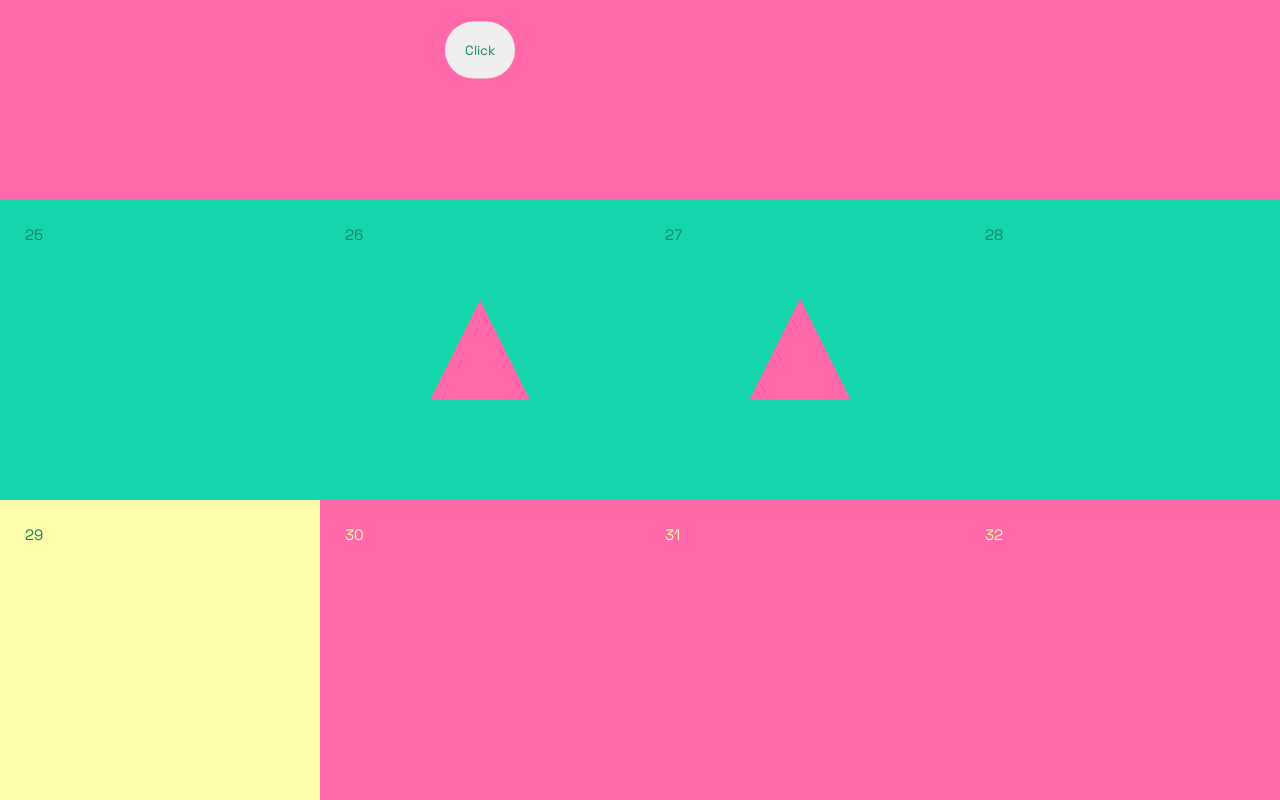
==== commit 6bc1cdcb: "Add files via upload" ====
--- a/index.html
+++ b/index.html
@@ -11,10 +11,10 @@
    <link rel="preconnect" href="https://fonts.gstatic.com" crossorigin>
    <link href="https://fonts.googleapis.com/css2?family=Space+Grotesk:wght@300;400;500;700&display=swap" rel="stylesheet">
     
-    <link rel="stylesheet" href="/style.css" />
+    <link rel="stylesheet" href="style.css" />
 
     <script type="text/javascript" src="https://code.jquery.com/jquery-latest.js"></script>
-    <script src="/script.js" defer></script>
+    <script src="script.js" defer></script>
     
   </head>
   
@@ -40,18 +40,12 @@
         
       </div>
       
-       <div class="item" id="item3">
+      <div class="item" id="item3">
         <div class="number">3</div>
       </div>
-      
       
       <div class="item" id="item4">
         <div class="number">4</div>
-        
-      </div>
-      
-<!--       <div class="item" id="item4">
-        <div class="number">4</div>
           <div class="item4shapes"> 
             <div class="item4shape1"> </div>
             <div class="item4shape1"> </div>
@@ -108,10 +102,13 @@
             <div class="item4shape1"> </div>
             <div class="item4shape1"> </div>
             <div class="item4shape1"> </div>
-           
-            
+            <div class="item4shape1"> </div>
+            <div class="item4shape1"> </div>
+            <div class="item4shape1"> </div>
+            <div class="item4shape1"> </div>
+            <div class="item4shape1"> </div>
           </div>
-      </div> -->
+      </div>
       
       <div class="item" id="item5">
         <div class="number">5</div>
@@ -123,7 +120,6 @@
         <div class="text2"> DAY </div>
       </div>
       
-   
       <div class="item" id="item7">
         <div class="number">7</div>
          <div class="text2"> REFRESH </div>
@@ -205,8 +201,8 @@
           <div class="item18shape1"> </div>   
           <div class="item18shape1"> </div>
           <div class="item18shape1"> </div>
-          <div class="item18shape1"> </div>
-          <div class="item18shape1"> </div>
+          <div class="item18shape1"> </div>  
+          <div class="item18shape1"> </div>  
         </div>
       </div>
       
@@ -242,12 +238,12 @@
       
       <div class="item" id="item21">
         <div class="number">21</div>
-         <div class="mark">? </div>
+        
       </div>
       
       <div class="item" id="item22">
         <div class="number">22</div>
-        <button onclick="alert('┏(‘▀_▀’)ノ♬♪')"> Touch </button>
+        <button onclick="alert('Hello!!!!!')"> Click </button>
       </div>
         
          
@@ -270,9 +266,16 @@
         
       <div class="item" id="item27">
           <div class="number">27</div>
-           <div class="item27shape2"> </div>
-            <div class="item27shape1"> </div>
-      
+            <div class="item27shape1"> </div>
+            <div class="item27shape1"> </div>
+            <div class="item27shape1"> </div>
+            <div class="item27shape1"> </div>
+            <div class="item27shape1"> </div>
+            <div class="item27shape1"> </div>
+            <div class="item27shape1"> </div>
+            <div class="item27shape1"> </div>
+            <div class="item27shape1"> </div>
+            <div class="item27shape1"> </div>
       </div>
         
       <div class="item" id="item28">
@@ -293,77 +296,7 @@
         
        <div class="item" id="item32">
           <div class="number">32</div>
-          <div class="item32shape1"> </div>
-      </div>
-        
-      <div class="item" id="item33">
-        <div class="number">33</div>
-        <div class="item33shape1"> </div>
-        
-      </div>
-      
-       <div class="item" id="item34">
-        <div class="number">34</div>
-          <div class="item34shape1"> </div>
-      </div>
-      
-       <div class="item" id="item35">
-        <div class="number">35</div>
-         <div class="item35shape1"> </div>
-         <div class="item35shape1"> </div>
-         <div class="item35shape1"> </div>
-         <div class="item35shape1"> </div>
-         <div class="item35shape1"> </div>
-         <div class="item35shape1"> </div>
-         
-      </div>
-        
-       <div class="item" id="item36">
-        <div class="number">36</div>
-          <div class="item36shape1"> </div>
-          <div class="item36shape2"> </div>
-      </div>
-        
-      <div class="item" id="item37">
-        <div class="number">37</div>
-             <div class="item37shape1"> </div>
-      </div>
-        
-       <div class="item" id="item38">
-        <div class="number">38</div>
-             <div class="item38shape1"> </div>
-      </div>
-        
-      <div class="item" id="item39">
-        <div class="number">39</div>
-      </div>
-        
-      <div class="item" id="item40">
-        <div class="number">40</div>
-      </div>
-        
-        
-        
-<!--         
-      <div class="item" id="item37">
-        <div class="number">37</div>
-            <div id="div1"></div><br>
-            <div id="div2"></div><br>
-            <div id="div3"></div><br>
-              
-      </div>
-        
-      <div class="item" id="item38">
-        <div class="number">38</div>
-      </div>
-      
-      <div class="item" id="item39">
-        <div class="number">39</div>
-      </div>
-        
-      <div class="item" id="item40">
-        <div class="number">40</div>
-      </div> -->
+      </div>
       
     </div>
   
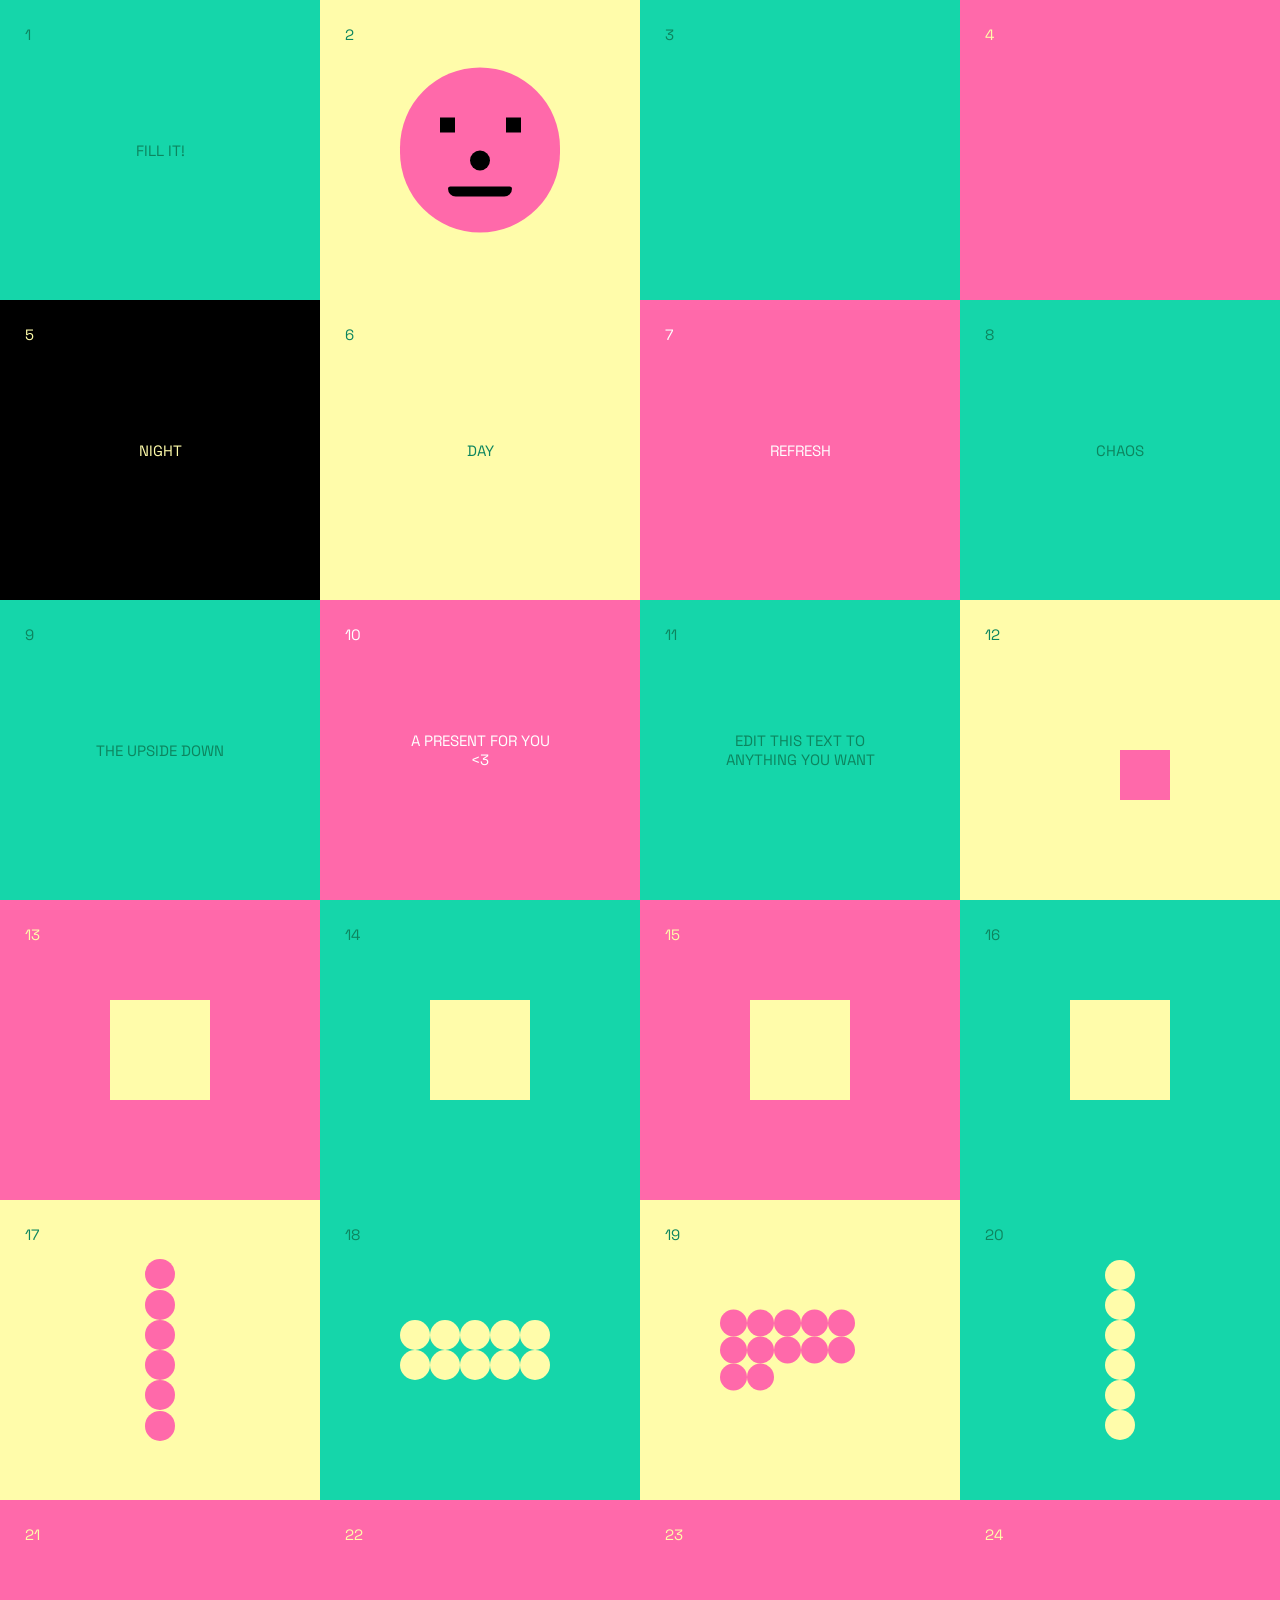
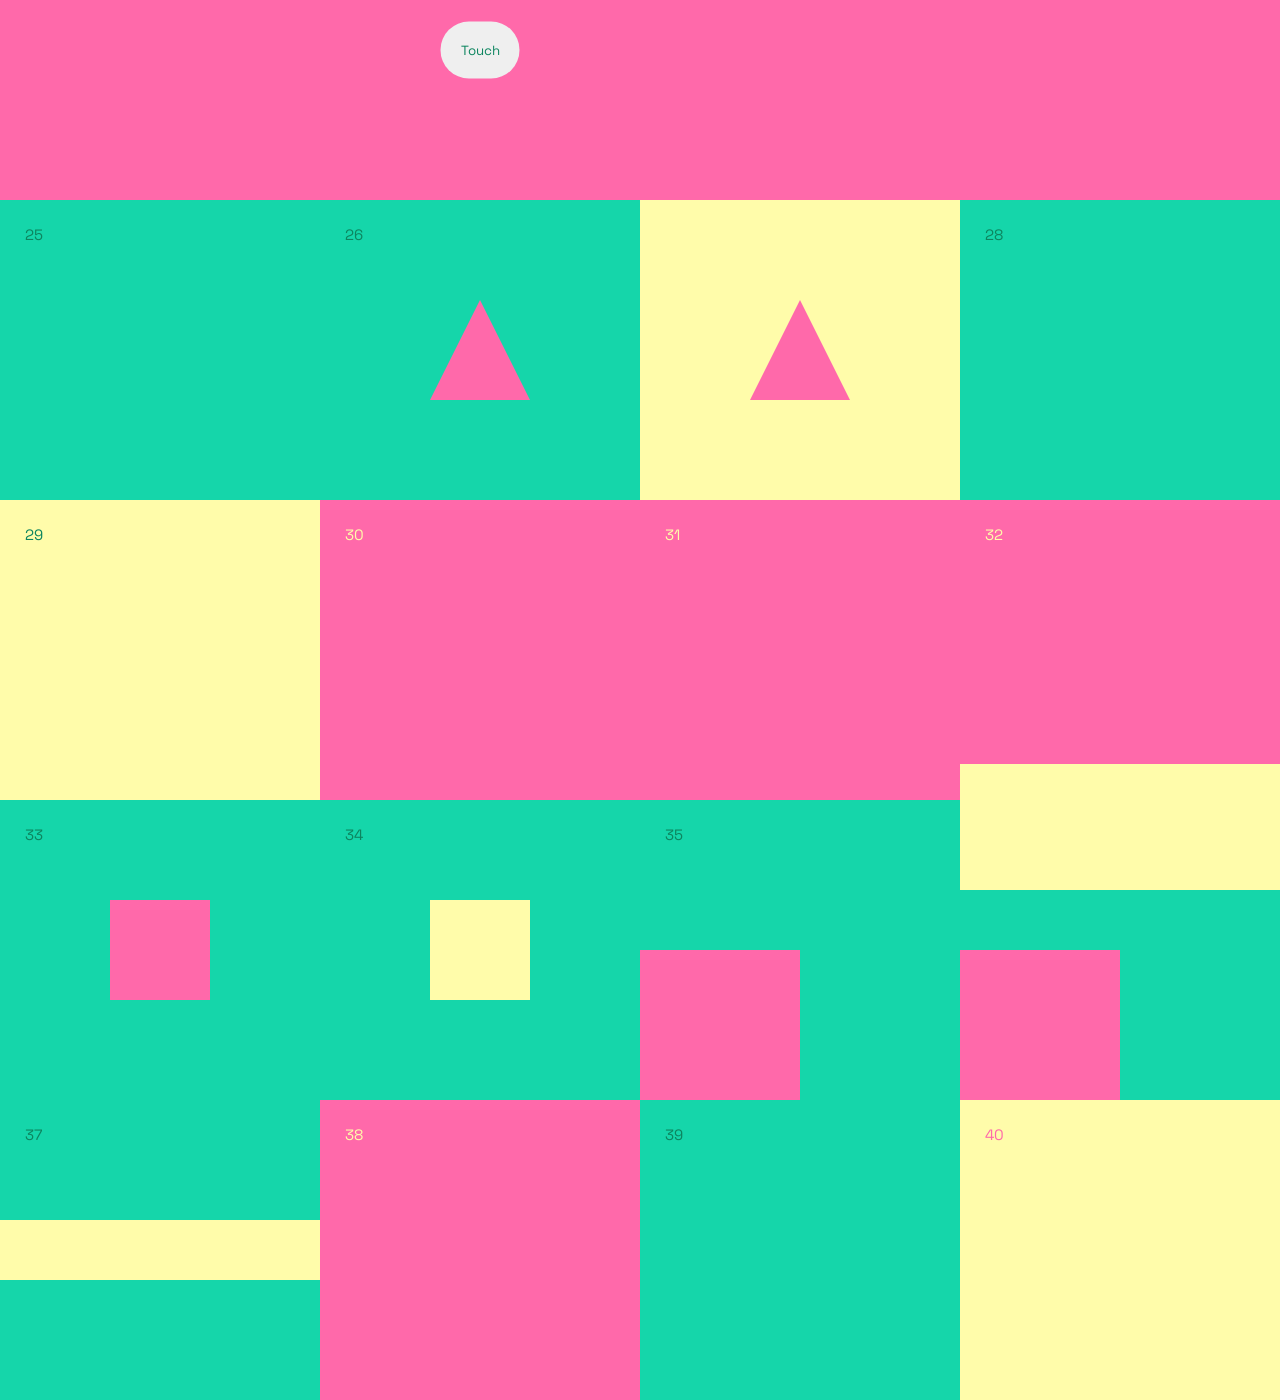
==== commit 185df273: "Update index.html" ====
--- a/index.html
+++ b/index.html
@@ -238,12 +238,12 @@
       
       <div class="item" id="item21">
         <div class="number">21</div>
-        
+         <div class="mark">? </div>
       </div>
       
       <div class="item" id="item22">
         <div class="number">22</div>
-        <button onclick="alert('Hello!!!!!')"> Click </button>
+        <button onclick="alert('┏(‘▀_▀’)ノ♬♪')"> Touch </button>
       </div>
         
          
@@ -266,16 +266,9 @@
         
       <div class="item" id="item27">
           <div class="number">27</div>
+           <div class="item27shape2"> </div>
             <div class="item27shape1"> </div>
-            <div class="item27shape1"> </div>
-            <div class="item27shape1"> </div>
-            <div class="item27shape1"> </div>
-            <div class="item27shape1"> </div>
-            <div class="item27shape1"> </div>
-            <div class="item27shape1"> </div>
-            <div class="item27shape1"> </div>
-            <div class="item27shape1"> </div>
-            <div class="item27shape1"> </div>
+      
       </div>
         
       <div class="item" id="item28">
@@ -296,7 +289,77 @@
         
        <div class="item" id="item32">
           <div class="number">32</div>
-      </div>
+          <div class="item32shape1"> </div>
+      </div>
+        
+      <div class="item" id="item33">
+        <div class="number">33</div>
+        <div class="item33shape1"> </div>
+        
+      </div>
+      
+       <div class="item" id="item34">
+        <div class="number">34</div>
+          <div class="item34shape1"> </div>
+      </div>
+      
+       <div class="item" id="item35">
+        <div class="number">35</div>
+         <div class="item35shape1"> </div>
+         <div class="item35shape1"> </div>
+         <div class="item35shape1"> </div>
+         <div class="item35shape1"> </div>
+         <div class="item35shape1"> </div>
+         <div class="item35shape1"> </div>
+         
+      </div>
+        
+       <div class="item" id="item36">
+        <div class="number">36</div>
+          <div class="item36shape1"> </div>
+          <div class="item36shape2"> </div>
+      </div>
+        
+      <div class="item" id="item37">
+        <div class="number">37</div>
+             <div class="item37shape1"> </div>
+      </div>
+        
+       <div class="item" id="item38">
+        <div class="number">38</div>
+             <div class="item38shape1"> </div>
+      </div>
+        
+      <div class="item" id="item39">
+        <div class="number">39</div>
+      </div>
+        
+      <div class="item" id="item40">
+        <div class="number">40</div>
+      </div>
+        
+        
+        
+<!--         
+      <div class="item" id="item37">
+        <div class="number">37</div>
+            <div id="div1"></div><br>
+            <div id="div2"></div><br>
+            <div id="div3"></div><br>
+              
+      </div>
+        
+      <div class="item" id="item38">
+        <div class="number">38</div>
+      </div>
+      
+      <div class="item" id="item39">
+        <div class="number">39</div>
+      </div>
+        
+      <div class="item" id="item40">
+        <div class="number">40</div>
+      </div> -->
       
     </div>
   
